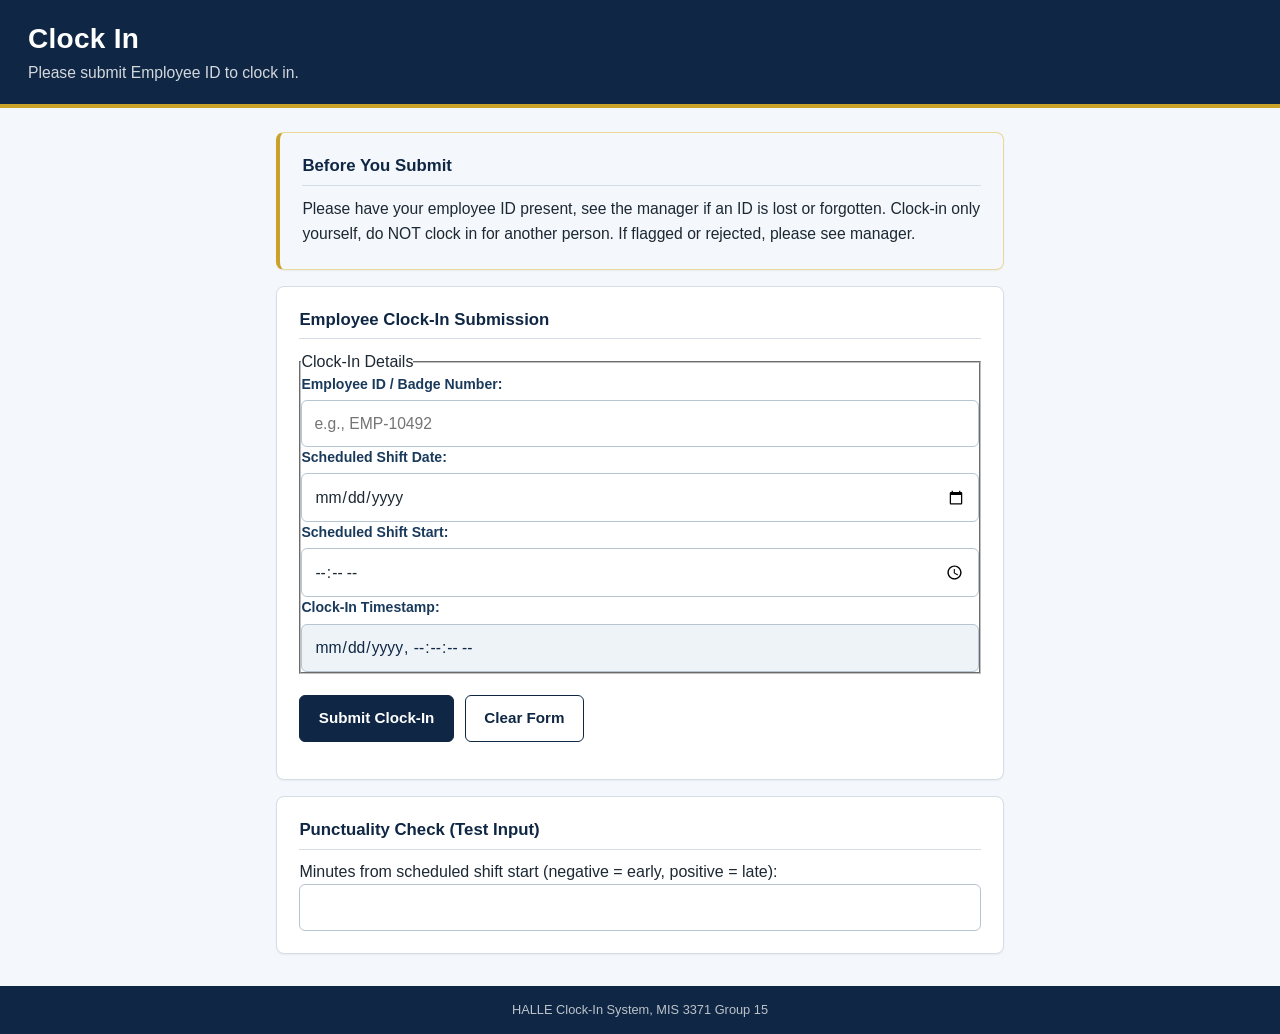
==== index.html @ 3b24ef69 "Rename ClockInTransaction.html to index.html" ====
<!DOCTYPE html>
<html lang="en">
<head>
  <!--
    HALLE Clock-In System
    MIS 3371 Group Project
    Field names (id/name) match docs/data-dictionary.docx
  -->

  <meta charset="UTF-8">

  <!-- Helps the page display properly on different screen sizes -->
  <meta name="viewport" content="width=device-width, initial-scale=1.0">

  <!-- Appears in the browser tab -->
  <title>HALLE Clock-In</title>

  <!-- Loads the page styles from the external stylesheet -->
  <link rel="stylesheet" href="style.css">

  <!-- defer: run app.js after the HTML has finished loading -->
  <script src="app.js" defer></script>
</head>

<body>

  <header>
    <h1>Clock In</h1>
    <p>Please submit Employee ID to clock in.</p>
  </header>

  <main>

    <section>
      <h2>Before You Submit</h2>
      <p>Please have your employee ID present, see the manager if an ID is lost or forgotten. Clock-in only yourself, do NOT clock in for another person. If flagged or rejected, please see manager.</p>
    </section>

    <section id="clock-in-form-section">
      <h2>Employee Clock-In Submission</h2>

      <!--
        One form = one clock-in request.
        Every id and name below matches the data dictionary field name.
        Each label's "for" matches its input's "id" so screen readers
        and mouse clicks connect the label to the right control.
      -->
      <form id="clockInForm" action="#" method="POST">

        <!-- fieldset groups related controls; legend names the group -->
        <fieldset>
          <legend>Clock-In Details</legend>

          <!--
            employeeId: user-entered (data dictionary).
            Native constraints: required + pattern (letters, numbers,
            hyphens only). Matching an existing employee record is a
            business rule, so it is NOT checked here.
          -->
          <div class="form-group">
            <label for="employeeId">Employee ID / Badge Number:</label>
            <input type="text" id="employeeId" name="employeeId" placeholder="e.g., EMP-10492" required pattern="[A-Za-z0-9\-]+" />
          </div>

          <!--
            scheduledShiftDate: type="date" gives a date picker.
            In production this is DERIVED from the employee's schedule
            record; here it is an input so the form can be tested.
            Whether a shift exists on this date is a business rule
            (BR-6), so there is no min or max.
          -->
          <div class="form-group">
            <label for="scheduledShiftDate">Scheduled Shift Date:</label>
            <input type="date" id="scheduledShiftDate" name="scheduledShiftDate" required />
          </div>

          <!--
            scheduledShiftStart: type="time" gives a time picker.
            Also derived in production (from the assigned shift).
            No min or max: the 15-minute early/late window is a business
            rule that JavaScript and the application tier enforce.
          -->
          <div class="form-group">
            <label for="scheduledShiftStart">Scheduled Shift Start:</label>
            <input type="time" id="scheduledShiftStart" name="scheduledShiftStart" required />
          </div>

          <!--
            clockInTimestamp: the clock-in time. System-assigned, so it is
            readonly and filled automatically on submit (JavaScript).
            The employee cannot type or change it.
            Note: browsers skip validation for readonly inputs, so
            "required" would have no effect here.
          -->
          <div class="form-group">
            <label for="clockInTimestamp">Clock-In Timestamp:</label>
            <input type="datetime-local" id="clockInTimestamp" name="clockInTimestamp" step="1" readonly />
          </div>

          <!--
            timeMessage: intentionally empty. The JavaScript person fills
            it with the early/late result. aria-live="polite" makes screen
            readers announce the text when it changes.
          -->
          <p id="timeMessage" aria-live="polite"></p>

        </fieldset>

        <div class="form-actions">
          <button type="submit">Submit Clock-In</button>
          <button type="reset">Clear Form</button>
        </div>

        <!--
          formMessage: intentionally empty. The JavaScript person fills
          it with the overall form result (for example, an error or a
          confirmation after submit).
        -->
        <p id="formMessage" aria-live="polite"></p>

        <!-- clockInStatus: kept from Week 6; hidden until JavaScript shows it -->
        <p id="clockInStatus" aria-live="polite" hidden></p>

      </form>
    </section>

    <!--
      Week 6 test input. In production, minutesFromShiftStart is
      calculated by the system (derived), not entered by the employee.
    -->
    <section id="punctuality-check-section">
      <h2>Punctuality Check (Test Input)</h2>
      <label for="minutesFromShiftStart">Minutes from scheduled shift start (negative = early, positive = late):</label>
      <input type="number" id="minutesFromShiftStart" name="minutesFromShiftStart" step="1" />
      <p id="punctualityMessage" aria-live="polite"></p>
    </section>

  </main>

  <footer>
    <p>HALLE Clock-In System, MIS 3371 Group 15</p>
  </footer>

</body>
</html>
---- style.css ----
:root {
  --navy: #0f2744;
  --navy-mid: #1a3a5c;
  --gold: #c9a227;
  --cream: #f4f7fb;
  --white: #ffffff;
  --text: #1c2833;
  --muted: #5c6b7a;
  --line: #d5dde6;https://github.com/UH-MIS3371/MIS3371-Section10129-Group15/edit/main/style.css
  --notice: #fff8e8;
}

* {
  box-sizing: border-box;
  margin: 0;
  padding: 0;
}

body {
  min-height: 100vh;
  display: flex;
  flex-direction: column;
  font-family: "Segoe UI", Tahoma, sans-serif;
  background: var(--cream);
  color: var(--text);
  line-height: 1.5;
}

header {
  background: var(--navy);
  color: var(--white);
  padding: 1.35rem 1.75rem 1.2rem;
  border-bottom: 4px solid var(--gold);
}

h1 {
  font-size: 1.75rem;
  font-weight: 600;
  letter-spacing: 0.01em;
  line-height: 1.2;
}

header p {
  margin-top: 0.3rem;
  color: rgba(255, 255, 255, 0.82);
  font-size: 0.98rem;
}

main {
  width: min(760px, 100%);
  margin: 1.5rem auto 2rem;
  padding: 0 1rem;
  display: flex;
  flex-direction: column;
  gap: 1rem;
}

section {
  background: var(--white);
  border: 1px solid var(--line);
  border-radius: 8px;
  padding: 1.25rem 1.4rem 1.4rem;
  box-shadow: 0 1px 2px rgba(15, 39, 68, 0.05);
}

main > section:first-of-type {
  background: var(--notice);
  border-color: #ead79a;
  border-left: 4px solid var(--gold);
}

section section {
  background: transparent;
  border: none;
  border-radius: 0;
  box-shadow: none;
  padding: 0.75rem 0 0;
}

h2 {
  font-size: 1.05rem;
  font-weight: 600;
  color: var(--navy);
  margin-bottom: 0.65rem;
  padding-bottom: 0.4rem;
  border-bottom: 1px solid var(--line);
}

p {
  font-size: 0.98rem;
  line-height: 1.6;
  color: var(--text);
}

form {
  display: flex;
  flex-direction: column;
  gap: 0.95rem;
}

.form-group label {
  display: block;
  margin-bottom: 0.35rem;
  font-size: 0.88rem;
  font-weight: 600;
  color: var(--navy-mid);
}

input,
select,
textarea {
  width: 100%;
  padding: 0.65rem 0.75rem;
  border: 1px solid #b7c4d1;
  border-radius: 6px;
  background: var(--white);
  color: var(--text);
  font: inherit;
  font-size: 0.98rem;
}

textarea {
  resize: vertical;
  min-height: 5.5rem;
}

input:focus,
select:focus,
textarea:focus {
  outline: 2px solid rgba(201, 162, 39, 0.55);
  border-color: var(--navy);
}

input[readonly] {
  background: #eef3f8;
  color: var(--navy);
}

.form-actions {
  display: flex;
  flex-wrap: wrap;
  gap: 0.7rem;
  margin-top: 0.35rem;
}

button {
  font: inherit;
  font-weight: 600;
  font-size: 0.95rem;
  padding: 0.7rem 1.15rem;
  border-radius: 6px;
  cursor: pointer;
}

button[type="submit"] {
  background: var(--navy);
  color: var(--white);
  border: 1px solid var(--navy);
}

button[type="submit"]:hover {
  background: var(--navy-mid);
}

button[type="reset"] {
  background: var(--white);
  color: var(--navy);
  border: 1px solid var(--navy);
}

button[type="reset"]:hover {
  background: #eef3f8;
}

footer {
  margin-top: auto;
  background: var(--navy);
  text-align: center;
  padding: 0.85rem 1rem;
}

footer p {
  color: rgba(255, 255, 255, 0.72);
  font-size: 0.8rem;
}

/* Reusuable flexbox layout for two short fields */
.form-row {
  display: flex;
  gap: 1rem;
}

/* Visible keyboard focus for buttons */
button:focus-visible {
  outline: 3px solid var(--gold);
  outline-offset: 3px;
}

/*Reusable styling for status messages */
.status-message {
  padding: 0.85rem 1rem;
  margin-top: 1rem;
  border: 1px solid;
  border-left-widge: 5px;
  boarder-radius: 6px;
  font-weight: 600;
  overflow-wrap: anywhere;
}

/* Accepted / Success */
.status-success {
  background: #e8f5e9;
  border-color: #237a42;
  color: #185c32;
}

/* Flagged / Warning */
.status-flagged {
  background: #fff3cd;
  border-color: #946200;
  color: #694600;
}

/* Rejected / Error */
.status-rejected {
  background: #fde8e8;
  border-color: #b42318;
  color: #8b1e16;
}

/* Responsive design for mobile screens*/
@media (max-width: 600px) {
  .form-row {
    flex-direction: column;
  }

  .form-row .form-group {
    width: 100%;
  }
  
section {
    padding: 1rem;
  }

  .form-actions {
    flex-direction: column;
  }

  .form-actions button {
    width: 100%;
  }
}

.status-submitted {
  background: #eef3f8;
  border-color: var(--navy);
  color: var(--navy);
}

[hidden]{
  display: none !important;
}
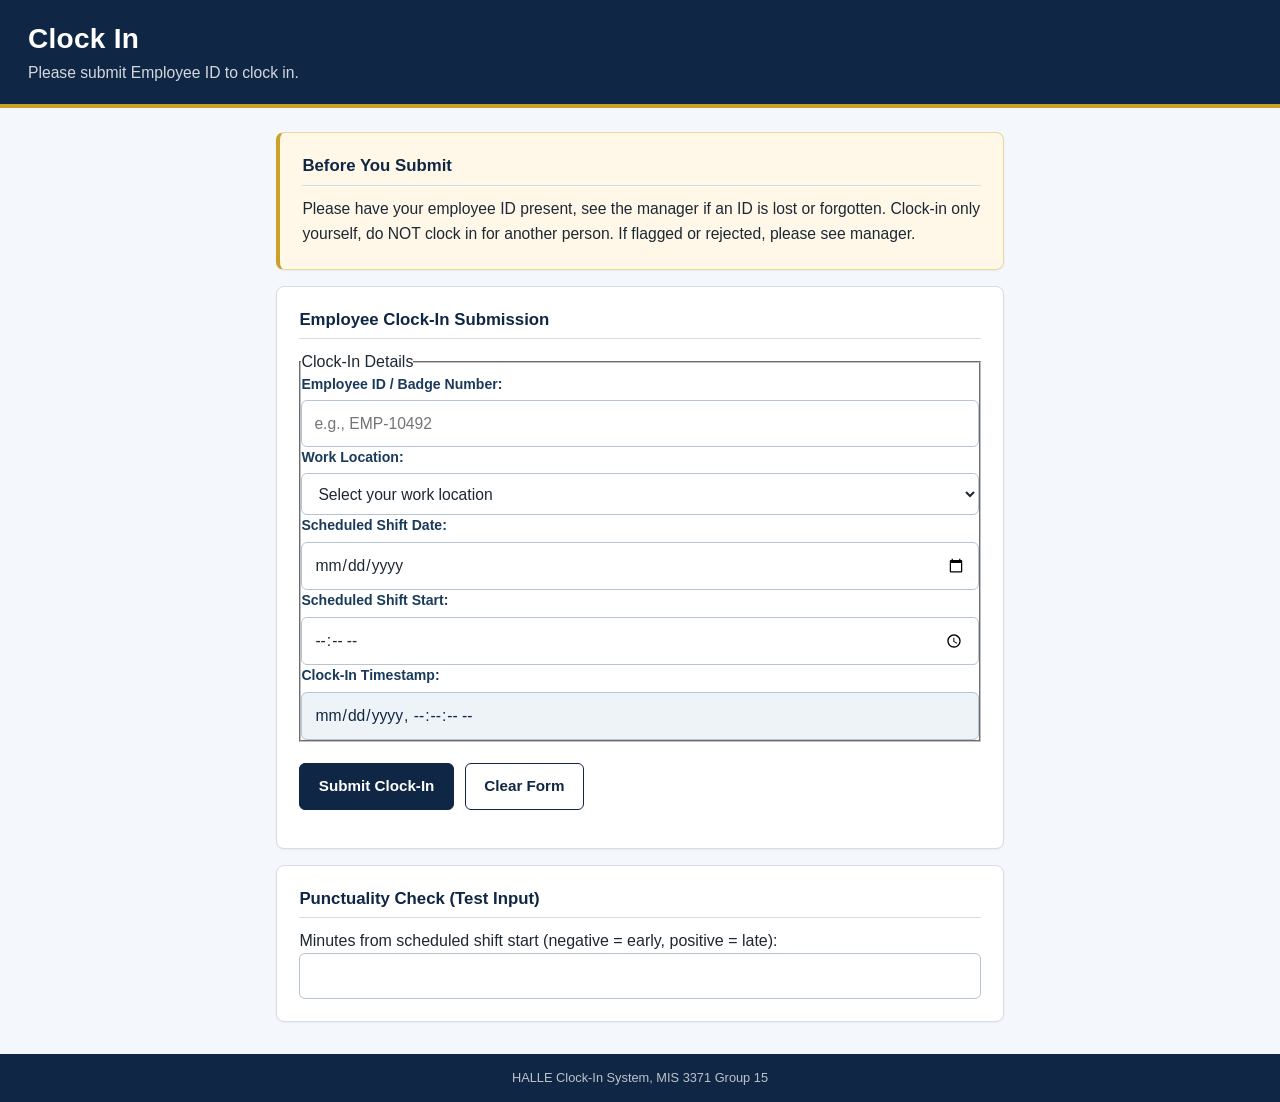
==== commit f23612b9: "Improved clock-in validation and backend business rules, fixed CSS issues, added more test cases, an" ====
--- a/index.html
+++ b/index.html
@@ -53,13 +53,30 @@
 
           <!--
             employeeId: user-entered (data dictionary).
-            Native constraints: required + pattern (letters, numbers,
-            hyphens only). Matching an existing employee record is a
-            business rule, so it is NOT checked here.
+            Native constraints: required + pattern (EMP- then numbers).
+            Matching an existing employee record is a business rule,
+            so it is NOT checked here.
           -->
           <div class="form-group">
             <label for="employeeId">Employee ID / Badge Number:</label>
-            <input type="text" id="employeeId" name="employeeId" placeholder="e.g., EMP-10492" required pattern="[A-Za-z0-9\-]+" />
+            <input type="text" id="employeeId" name="employeeId" placeholder="e.g., EMP-10492" required pattern="EMP-[0-9]+" inputmode="numeric" />
+          </div>
+
+          <!--
+            workLocation: user-entered demonstration field.
+            Employees choose where they are working for this clock-in.
+            No GPS, geofencing, or backend location check in this milestone.
+          -->
+          <div class="form-group">
+            <label for="workLocation">Work Location:</label>
+            <select id="workLocation" name="workLocation" required>
+              <option value="" selected>Select your work location</option>
+              <option value="Home / Remote">Home / Remote</option>
+              <option value="Office">Office</option>
+              <option value="Warehouse">Warehouse</option>
+              <option value="On-Site / Field Location">On-Site / Field Location</option>
+              <option value="Other">Other</option>
+            </select>
           </div>
 
           <!--
--- a/style.css
+++ b/style.css
@@ -7,7 +7,7 @@
   --white: #ffffff;
   --text: #1c2833;
   --muted: #5c6b7a;
-  --line: #d5dde6;https://github.com/UH-MIS3371/MIS3371-Section10129-Group15/edit/main/style.css
+  --line: #d5dde6;
   --notice: #fff8e8;
 }
 
@@ -202,8 +202,8 @@
   padding: 0.85rem 1rem;
   margin-top: 1rem;
   border: 1px solid;
-  border-left-widge: 5px;
-  boarder-radius: 6px;
+  border-left-width: 5px;
+  border-radius: 6px;
   font-weight: 600;
   overflow-wrap: anywhere;
 }
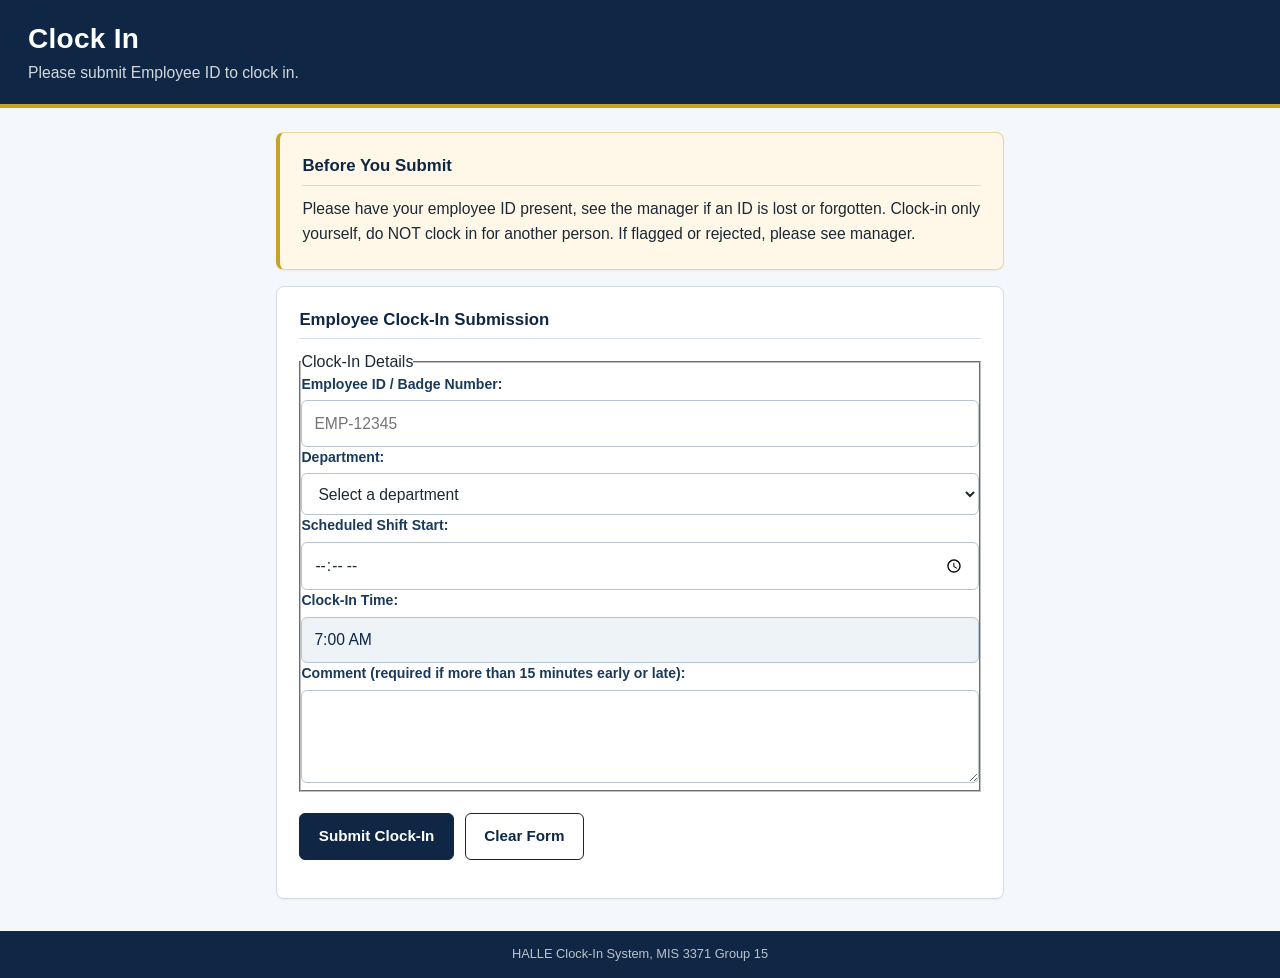
==== commit 6b38f31b: "Refactor clock-in form and update comments Updated comments and form fields in the clock-in form for" ====
--- a/index.html
+++ b/index.html
@@ -4,7 +4,7 @@
   <!--
     HALLE Clock-In System
     MIS 3371 Group Project
-    Field names (id/name) match docs/data-dictionary.docx
+    Field names (id/name) match the data dictionary and the backend (Lambda).
   -->
 
   <meta charset="UTF-8">
@@ -18,7 +18,12 @@
   <!-- Loads the page styles from the external stylesheet -->
   <link rel="stylesheet" href="style.css">
 
-  <!-- defer: run app.js after the HTML has finished loading -->
+  <!--
+    defer: run the scripts after the HTML has loaded.
+    Deferred scripts run in the order listed, so api.js (submitClockIn)
+    is ready before app.js uses it.
+  -->
+  <script src="api.js" defer></script>
   <script src="app.js" defer></script>
 </head>
 
@@ -40,86 +45,58 @@
       <h2>Employee Clock-In Submission</h2>
 
       <!--
-        One form = one clock-in request.
-        Every id and name below matches the data dictionary field name.
-        Each label's "for" matches its input's "id" so screen readers
-        and mouse clicks connect the label to the right control.
+        novalidate: turns off the browser's pop-up validation so app.js can
+        show our exact error messages instead. The required/maxlength
+        attributes stay in the HTML as documentation and for accessibility.
       -->
-      <form id="clockInForm" action="#" method="POST">
+      <form id="clockInForm" action="#" method="POST" novalidate>
 
-        <!-- fieldset groups related controls; legend names the group -->
         <fieldset>
           <legend>Clock-In Details</legend>
 
-          <!--
-            employeeId: user-entered (data dictionary).
-            Native constraints: required + pattern (EMP- then numbers).
-            Matching an existing employee record is a business rule,
-            so it is NOT checked here.
-          -->
+          <!-- employeeId: user-entered, format EMP- plus 5 digits (checked in app.js) -->
           <div class="form-group">
             <label for="employeeId">Employee ID / Badge Number:</label>
-            <input type="text" id="employeeId" name="employeeId" placeholder="e.g., EMP-10492" required pattern="EMP-[0-9]+" inputmode="numeric" />
+            <input type="text" id="employeeId" name="employeeId" placeholder="EMP-12345" required />
           </div>
 
-          <!--
-            workLocation: user-entered demonstration field.
-            Employees choose where they are working for this clock-in.
-            No GPS, geofencing, or backend location check in this milestone.
-          -->
+          <!-- department: known list of choices, so a dropdown fits. Empty value = nothing chosen. -->
           <div class="form-group">
-            <label for="workLocation">Work Location:</label>
-            <select id="workLocation" name="workLocation" required>
-              <option value="" selected>Select your work location</option>
-              <option value="Home / Remote">Home / Remote</option>
-              <option value="Office">Office</option>
-              <option value="Warehouse">Warehouse</option>
-              <option value="On-Site / Field Location">On-Site / Field Location</option>
-              <option value="Other">Other</option>
+            <label for="department">Department:</label>
+            <select id="department" name="department" required>
+              <option value="">Select a department</option>
+              <option value="Grocery">Grocery</option>
+              <option value="Produce">Produce</option>
+              <option value="Prepared Foods">Prepared Foods</option>
+              <option value="Front End">Front End</option>
             </select>
           </div>
 
-          <!--
-            scheduledShiftDate: type="date" gives a date picker.
-            In production this is DERIVED from the employee's schedule
-            record; here it is an input so the form can be tested.
-            Whether a shift exists on this date is a business rule
-            (BR-6), so there is no min or max.
-          -->
-          <div class="form-group">
-            <label for="scheduledShiftDate">Scheduled Shift Date:</label>
-            <input type="date" id="scheduledShiftDate" name="scheduledShiftDate" required />
-          </div>
-
-          <!--
-            scheduledShiftStart: type="time" gives a time picker.
-            Also derived in production (from the assigned shift).
-            No min or max: the 15-minute early/late window is a business
-            rule that JavaScript and the application tier enforce.
-          -->
+          <!-- scheduledShiftStart: time picker -->
           <div class="form-group">
             <label for="scheduledShiftStart">Scheduled Shift Start:</label>
             <input type="time" id="scheduledShiftStart" name="scheduledShiftStart" required />
           </div>
 
           <!--
-            clockInTimestamp: the clock-in time. System-assigned, so it is
-            readonly and filled automatically on submit (JavaScript).
-            The employee cannot type or change it.
-            Note: browsers skip validation for readonly inputs, so
-            "required" would have no effect here.
+            clockInTime: read-only display of the current time.
+            app.js refreshes it every minute. It is NOT sent to the backend;
+            the backend records its own clockInTimestamp.
           -->
           <div class="form-group">
-            <label for="clockInTimestamp">Clock-In Timestamp:</label>
-            <input type="datetime-local" id="clockInTimestamp" name="clockInTimestamp" step="1" readonly />
+            <label for="clockInTime">Clock-In Time:</label>
+            <input type="text" id="clockInTime" name="clockInTime" readonly />
           </div>
 
           <!--
-            timeMessage: intentionally empty. The JavaScript person fills
-            it with the early/late result. aria-live="polite" makes screen
-            readers announce the text when it changes.
+            clockInComment: optional unless the employee is more than
+            15 minutes early or late (checked in app.js).
+            maxlength="250" stops typing past 250 characters.
           -->
-          <p id="timeMessage" aria-live="polite"></p>
+          <div class="form-group">
+            <label for="clockInComment">Comment (required if more than 15 minutes early or late):</label>
+            <textarea id="clockInComment" name="clockInComment" rows="3" maxlength="250"></textarea>
+          </div>
 
         </fieldset>
 
@@ -128,28 +105,17 @@
           <button type="reset">Clear Form</button>
         </div>
 
-        <!--
-          formMessage: intentionally empty. The JavaScript person fills
-          it with the overall form result (for example, an error or a
-          confirmation after submit).
-        -->
-        <p id="formMessage" aria-live="polite"></p>
+        <!-- formMessage: app.js shows validation errors here -->
+        <p id="formMessage" role="alert"></p>
 
-        <!-- clockInStatus: kept from Week 6; hidden until JavaScript shows it -->
+        <!-- clockInStatus: kept from the earlier version; the live Employee ID message shows here -->
         <p id="clockInStatus" aria-live="polite" hidden></p>
 
       </form>
-    </section>
 
-    <!--
-      Week 6 test input. In production, minutesFromShiftStart is
-      calculated by the system (derived), not entered by the employee.
-    -->
-    <section id="punctuality-check-section">
-      <h2>Punctuality Check (Test Input)</h2>
-      <label for="minutesFromShiftStart">Minutes from scheduled shift start (negative = early, positive = late):</label>
-      <input type="number" id="minutesFromShiftStart" name="minutesFromShiftStart" step="1" />
-      <p id="punctualityMessage" aria-live="polite"></p>
+      <!-- responseMessage: showResult() shows the backend result here (Accepted / Flagged / Rejected) -->
+      <div id="responseMessage" aria-live="polite"></div>
+
     </section>
 
   </main>
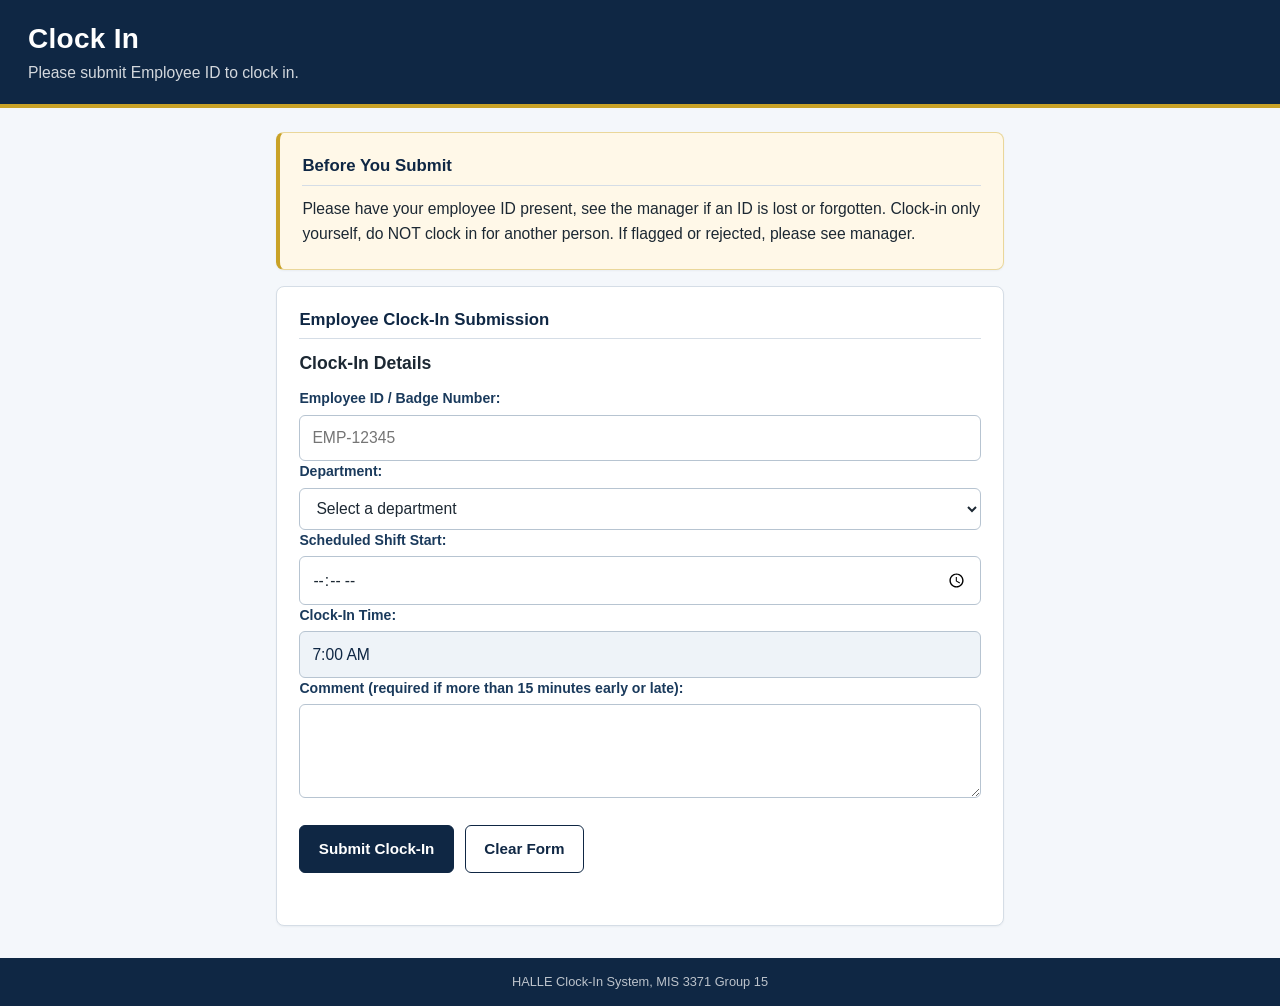
==== commit 991e9886: "Add error message placeholders for form fields" ====
--- a/index.html
+++ b/index.html
@@ -58,6 +58,7 @@
           <div class="form-group">
             <label for="employeeId">Employee ID / Badge Number:</label>
             <input type="text" id="employeeId" name="employeeId" placeholder="EMP-12345" required />
+            <p class="field-error" id="employeeIdError" aria-live="polite"></p>
           </div>
 
           <!-- department: known list of choices, so a dropdown fits. Empty value = nothing chosen. -->
@@ -70,12 +71,14 @@
               <option value="Prepared Foods">Prepared Foods</option>
               <option value="Front End">Front End</option>
             </select>
+            <p class="field-error" id="departmentError" aria-live="polite"></p>
           </div>
 
           <!-- scheduledShiftStart: time picker -->
           <div class="form-group">
             <label for="scheduledShiftStart">Scheduled Shift Start:</label>
             <input type="time" id="scheduledShiftStart" name="scheduledShiftStart" required />
+            <p class="field-error" id="scheduledShiftStartError" aria-live="polite"></p>
           </div>
 
           <!--
@@ -96,6 +99,7 @@
           <div class="form-group">
             <label for="clockInComment">Comment (required if more than 15 minutes early or late):</label>
             <textarea id="clockInComment" name="clockInComment" rows="3" maxlength="250"></textarea>
+            <p class="field-error" id="clockInCommentError" aria-live="polite"></p>
           </div>
 
         </fieldset>
@@ -105,7 +109,7 @@
           <button type="reset">Clear Form</button>
         </div>
 
-        <!-- formMessage: app.js shows validation errors here -->
+        <!-- formMessage: app.js shows a short "please fix the errors" note here; each box has its own message above -->
         <p id="formMessage" role="alert"></p>
 
         <!-- clockInStatus: kept from the earlier version; the live Employee ID message shows here -->
--- a/style.css
+++ b/style.css
@@ -261,4 +261,22 @@
 [hidden]{
   display: none !important;
 }
-
+fieldset {
+  border: none;
+  padding: 0;
+  margin: 0;
+  min-width: 0;
+}
+ 
+legend {
+  font-weight: bold;
+  font-size: 1.1rem;
+  padding: 0;
+  margin-bottom: 0.75rem;
+}
+ 
+/* Result display colors */
+#responseMessage { margin-top: 15px; }
+.status-accepted { color: #1b7f3b; }
+.status-flagged  { color: #d97706; }
+.status-rejected { color: #c62828; }
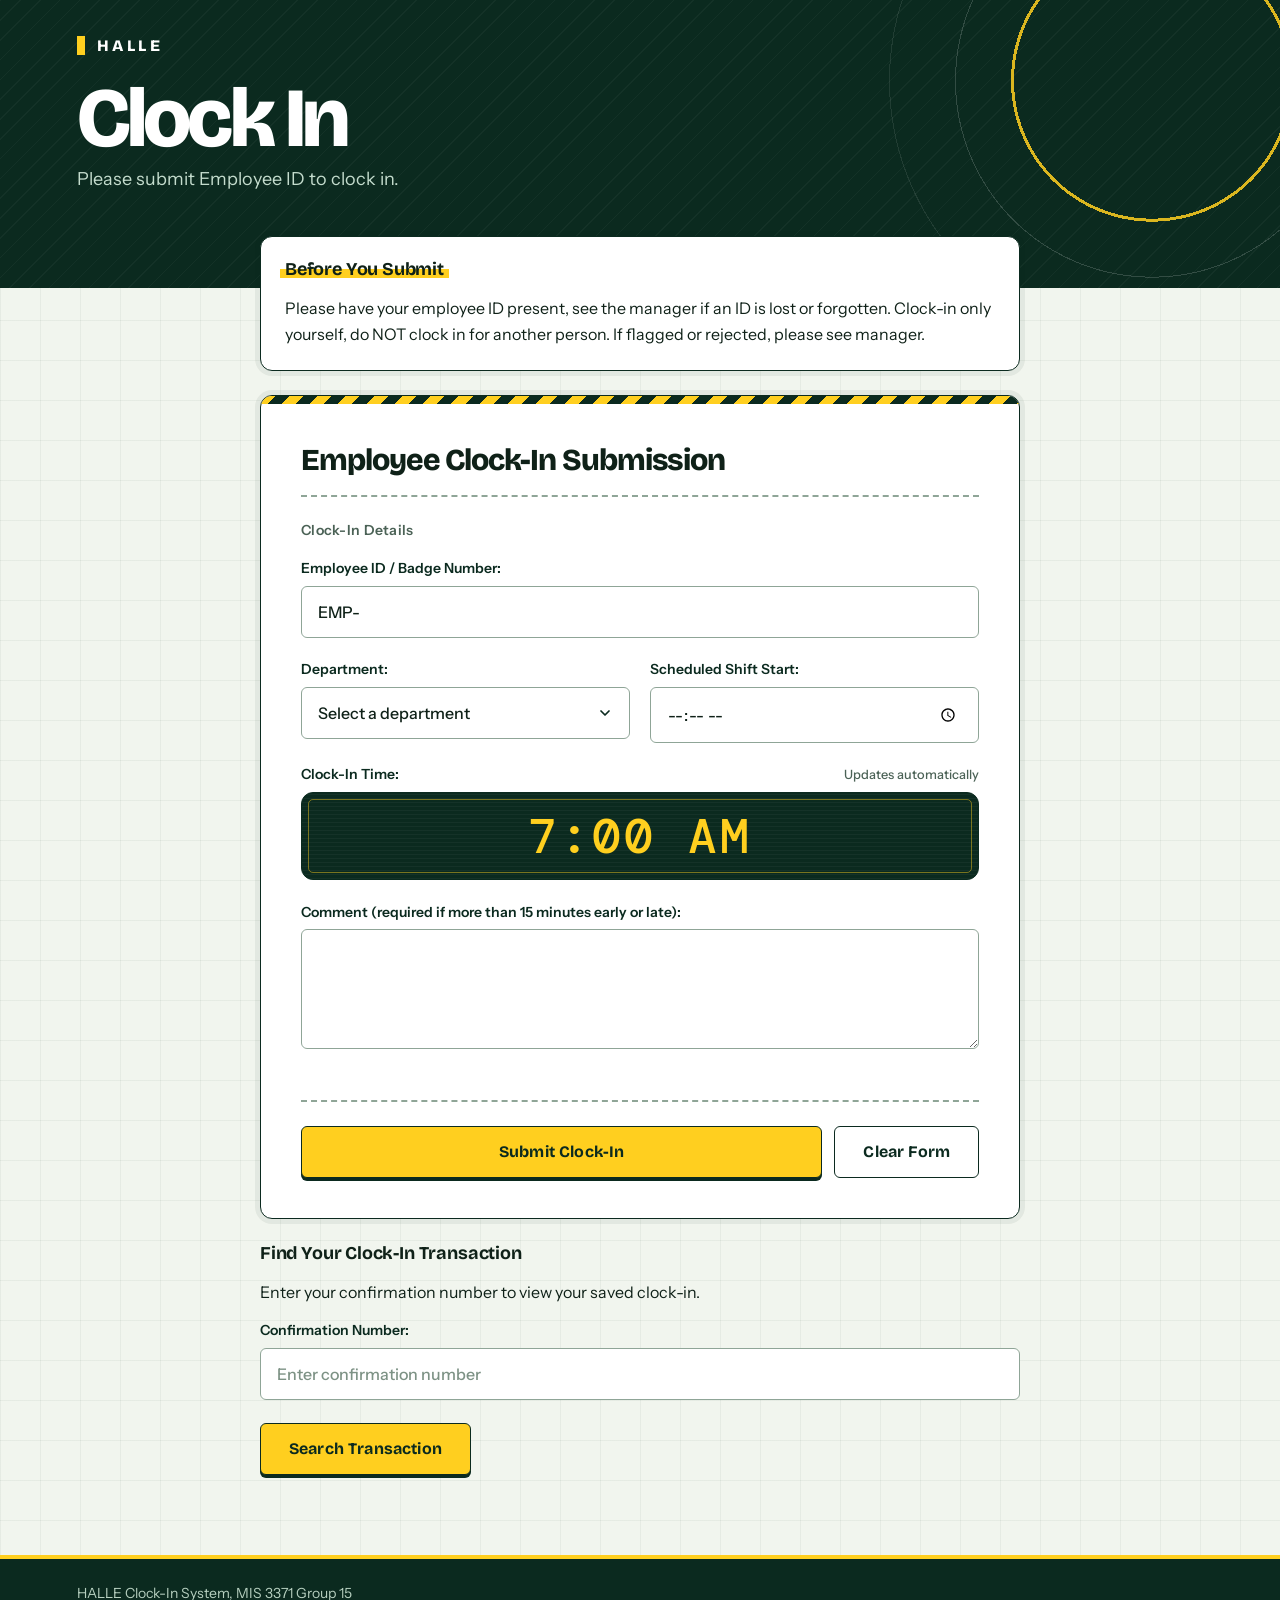
==== commit fafc4da9: "Add clock-in transaction lookup Add a confirmation-number search interface and API request, backed b" ====
--- a/index.html
+++ b/index.html
@@ -122,6 +122,30 @@
 
     </section>
 
+
+    <section id="lookup-section">
+      <h2>Find Your Clock-In Transaction</h2>
+      <p>Enter your confirmation number to view your saved clock-in.</p>
+    
+      <form id="lookupForm">
+        <div class="form-group">
+          <label for="confirmationNumber">Confirmation Number:</label>
+          <input
+            type="text"
+            id="confirmationNumber"
+            placeholder="Enter confirmation number"
+            required
+          />
+        </div>
+    
+        <button type="submit" id="lookupButton">
+          Search Transaction
+        </button>
+      </form>
+    
+      <div id="lookupResult" aria-live="polite"></div>
+    </section>    
+
   </main>
 
   <footer>
--- a/style.css
+++ b/style.css
@@ -1,282 +1,509 @@
+/* ==========================================================
+   HALLE Clock-In System: style2.css (v4)
+   CSS-only. Matches the existing HTML; no ID/class/JS changes.
+   Concept: a grocery time card. Deep produce-green ink, paper
+   white, and one sharp price-tag yellow. Crisp borders and a
+   single staggered page-load instead of hover effects.
+   ========================================================== */
 
-:root {
-  --navy: #0f2744;
-  --navy-mid: #1a3a5c;
-  --gold: #c9a227;
-  --cream: #f4f7fb;
-  --white: #ffffff;
-  --text: #1c2833;
-  --muted: #5c6b7a;
-  --line: #d5dde6;
-  --notice: #fff8e8;
-}
+   @import url("https://fonts.googleapis.com/css2?family=Bricolage+Grotesque:opsz,wght@12..96,500..800&family=Instrument+Sans:wght@400;500;600;700&family=DM+Mono:wght@500&display=swap");
 
-* {
-  box-sizing: border-box;
-  margin: 0;
-  padding: 0;
-}
-
-body {
-  min-height: 100vh;
-  display: flex;
-  flex-direction: column;
-  font-family: "Segoe UI", Tahoma, sans-serif;
-  background: var(--cream);
-  color: var(--text);
-  line-height: 1.5;
-}
-
-header {
-  background: var(--navy);
-  color: var(--white);
-  padding: 1.35rem 1.75rem 1.2rem;
-  border-bottom: 4px solid var(--gold);
-}
-
-h1 {
-  font-size: 1.75rem;
-  font-weight: 600;
-  letter-spacing: 0.01em;
-  line-height: 1.2;
-}
-
-header p {
-  margin-top: 0.3rem;
-  color: rgba(255, 255, 255, 0.82);
-  font-size: 0.98rem;
-}
-
-main {
-  width: min(760px, 100%);
-  margin: 1.5rem auto 2rem;
-  padding: 0 1rem;
-  display: flex;
-  flex-direction: column;
-  gap: 1rem;
-}
-
-section {
-  background: var(--white);
-  border: 1px solid var(--line);
-  border-radius: 8px;
-  padding: 1.25rem 1.4rem 1.4rem;
-  box-shadow: 0 1px 2px rgba(15, 39, 68, 0.05);
-}
-
-main > section:first-of-type {
-  background: var(--notice);
-  border-color: #ead79a;
-  border-left: 4px solid var(--gold);
-}
-
-section section {
-  background: transparent;
-  border: none;
-  border-radius: 0;
-  box-shadow: none;
-  padding: 0.75rem 0 0;
-}
-
-h2 {
-  font-size: 1.05rem;
-  font-weight: 600;
-  color: var(--navy);
-  margin-bottom: 0.65rem;
-  padding-bottom: 0.4rem;
-  border-bottom: 1px solid var(--line);
-}
-
-p {
-  font-size: 0.98rem;
-  line-height: 1.6;
-  color: var(--text);
-}
-
-form {
-  display: flex;
-  flex-direction: column;
-  gap: 0.95rem;
-}
-
-.form-group label {
-  display: block;
-  margin-bottom: 0.35rem;
-  font-size: 0.88rem;
-  font-weight: 600;
-  color: var(--navy-mid);
-}
-
-input,
-select,
-textarea {
-  width: 100%;
-  padding: 0.65rem 0.75rem;
-  border: 1px solid #b7c4d1;
-  border-radius: 6px;
-  background: var(--white);
-  color: var(--text);
-  font: inherit;
-  font-size: 0.98rem;
-}
-
-textarea {
-  resize: vertical;
-  min-height: 5.5rem;
-}
-
-input:focus,
-select:focus,
-textarea:focus {
-  outline: 2px solid rgba(201, 162, 39, 0.55);
-  border-color: var(--navy);
-}
-
-input[readonly] {
-  background: #eef3f8;
-  color: var(--navy);
-}
-
-.form-actions {
-  display: flex;
-  flex-wrap: wrap;
-  gap: 0.7rem;
-  margin-top: 0.35rem;
-}
-
-button {
-  font: inherit;
-  font-weight: 600;
-  font-size: 0.95rem;
-  padding: 0.7rem 1.15rem;
-  border-radius: 6px;
-  cursor: pointer;
-}
-
-button[type="submit"] {
-  background: var(--navy);
-  color: var(--white);
-  border: 1px solid var(--navy);
-}
-
-button[type="submit"]:hover {
-  background: var(--navy-mid);
-}
-
-button[type="reset"] {
-  background: var(--white);
-  color: var(--navy);
-  border: 1px solid var(--navy);
-}
-
-button[type="reset"]:hover {
-  background: #eef3f8;
-}
-
-footer {
-  margin-top: auto;
-  background: var(--navy);
-  text-align: center;
-  padding: 0.85rem 1rem;
-}
-
-footer p {
-  color: rgba(255, 255, 255, 0.72);
-  font-size: 0.8rem;
-}
-
-/* Reusuable flexbox layout for two short fields */
-.form-row {
-  display: flex;
-  gap: 1rem;
-}
-
-/* Visible keyboard focus for buttons */
-button:focus-visible {
-  outline: 3px solid var(--gold);
-  outline-offset: 3px;
-}
-
-/*Reusable styling for status messages */
-.status-message {
-  padding: 0.85rem 1rem;
-  margin-top: 1rem;
-  border: 1px solid;
-  border-left-width: 5px;
-  border-radius: 6px;
-  font-weight: 600;
-  overflow-wrap: anywhere;
-}
-
-/* Accepted / Success */
-.status-success {
-  background: #e8f5e9;
-  border-color: #237a42;
-  color: #185c32;
-}
-
-/* Flagged / Warning */
-.status-flagged {
-  background: #fff3cd;
-  border-color: #946200;
-  color: #694600;
-}
-
-/* Rejected / Error */
-.status-rejected {
-  background: #fde8e8;
-  border-color: #b42318;
-  color: #8b1e16;
-}
-
-/* Responsive design for mobile screens*/
-@media (max-width: 600px) {
-  .form-row {
-    flex-direction: column;
-  }
-
-  .form-row .form-group {
-    width: 100%;
-  }
-  
-section {
-    padding: 1rem;
-  }
-
-  .form-actions {
-    flex-direction: column;
-  }
-
-  .form-actions button {
-    width: 100%;
-  }
-}
-
-.status-submitted {
-  background: #eef3f8;
-  border-color: var(--navy);
-  color: var(--navy);
-}
-
-[hidden]{
-  display: none !important;
-}
-fieldset {
-  border: none;
-  padding: 0;
-  margin: 0;
-  min-width: 0;
-}
- 
-legend {
-  font-weight: bold;
-  font-size: 1.1rem;
-  padding: 0;
-  margin-bottom: 0.75rem;
-}
- 
-/* Result display colors */
-#responseMessage { margin-top: 15px; }
-.status-accepted { color: #1b7f3b; }
-.status-flagged  { color: #d97706; }
-.status-rejected { color: #c62828; }
+   /* ---------- 1. Tokens ---------- */
+   :root {
+     /* Color: one dominant, one accent */
+     --ink: #0b2a1f;
+     --ink-2: #14412f;
+     --tag: #ffcf1f;
+     --tag-d: #f0b900;
+     --paper: #f1f5ee;
+     --white: #fff;
+     --text: #0f2118;
+     --muted: #4b6256;
+     --line: #cdd8cf;
+     --line-strong: #8fa597;
+   
+     --ok: #17653f;    --ok-bg: #e2f3e7;   --ok-line: #9fd2b0;
+     --flag: #e8590c;  --flag-bg: #fff0dc; --flag-line: #f0b36b; --flag-text: #8a3b00;
+     --bad: #c92a2a;   --bad-bg: #fde8e8;  --bad-line: #f1a9a9;  --bad-text: #a61b1b;
+   
+     /* Type */
+     --display: "Bricolage Grotesque", "Helvetica Neue", Helvetica, sans-serif;
+     --body: "Instrument Sans", "Helvetica Neue", Helvetica, sans-serif;
+     --mono: "DM Mono", ui-monospace, Consolas, monospace;
+     --fs-sm: .875rem;
+     --fs-md: 1rem;
+     --fs-lg: 1.125rem;
+     --fs-xl: clamp(1.5rem, 3.5vw, 1.9rem);
+     --fs-hero: clamp(2.9rem, 9vw, 5.25rem);
+   
+     /* Shape */
+     --r-sm: 6px;
+     --r-lg: 12px;
+     --ease: cubic-bezier(.2, .7, .2, 1);
+   
+     /* Status icons (masks) */
+     --i-info: url("data:image/svg+xml,%3Csvg xmlns='http://www.w3.org/2000/svg' viewBox='0 0 24 24' fill='none' stroke='black' stroke-width='2.2' stroke-linecap='round' stroke-linejoin='round'%3E%3Ccircle cx='12' cy='12' r='9'/%3E%3Cpath d='M12 11v5M12 7.5v.01'/%3E%3C/svg%3E");
+     --i-ok: url("data:image/svg+xml,%3Csvg xmlns='http://www.w3.org/2000/svg' viewBox='0 0 24 24' fill='none' stroke='black' stroke-width='2.2' stroke-linecap='round' stroke-linejoin='round'%3E%3Ccircle cx='12' cy='12' r='9'/%3E%3Cpath d='m8 12.5 3 3 5-6'/%3E%3C/svg%3E");
+     --i-flag: url("data:image/svg+xml,%3Csvg xmlns='http://www.w3.org/2000/svg' viewBox='0 0 24 24' fill='none' stroke='black' stroke-width='2.2' stroke-linecap='round' stroke-linejoin='round'%3E%3Cpath d='M5 21V4h11l-2 4 2 4H5'/%3E%3C/svg%3E");
+     --i-x: url("data:image/svg+xml,%3Csvg xmlns='http://www.w3.org/2000/svg' viewBox='0 0 24 24' fill='none' stroke='black' stroke-width='2.2' stroke-linecap='round' stroke-linejoin='round'%3E%3Ccircle cx='12' cy='12' r='9'/%3E%3Cpath d='m9 9 6 6m0-6-6 6'/%3E%3C/svg%3E");
+   }
+   
+   /* ---------- 2. Base ---------- */
+   *, *::before, *::after { box-sizing: border-box; }
+   [hidden] { display: none !important; }
+   ::selection { background: var(--tag); color: var(--ink); }
+   
+   html { -webkit-text-size-adjust: 100%; }
+   
+   body {
+     margin: 0;
+     min-height: 100vh;
+     min-height: 100dvh;
+     display: flex;
+     flex-direction: column;
+     font: 400 var(--fs-md)/1.55 var(--body);
+     color: var(--text);
+     background-color: var(--paper);
+     /* Atmosphere: a faint ledger grid */
+     background-image:
+       linear-gradient(rgba(11, 42, 31, .05) 1px, transparent 1px),
+       linear-gradient(90deg, rgba(11, 42, 31, .05) 1px, transparent 1px);
+     background-size: 40px 40px;
+     -webkit-font-smoothing: antialiased;
+   }
+   
+   /* ---------- 3. Header: dark ink with a clock-dial motif ---------- */
+   header {
+     position: relative;
+     overflow: hidden;
+     padding: 2.25rem max(1.25rem, 6vw) 6rem;
+     color: var(--white);
+     background-color: var(--ink);
+     background-image:
+       /* dial rings, bleeding off the top right */
+       radial-gradient(circle at 90% 28%, transparent 0 138px, rgba(255, 207, 31, .85) 138px 141px, transparent 141px),
+       radial-gradient(circle at 90% 28%, transparent 0 196px, rgba(255, 255, 255, .16) 196px 197px, transparent 197px),
+       radial-gradient(circle at 90% 28%, transparent 0 262px, rgba(255, 255, 255, .09) 262px 263px, transparent 263px),
+       /* fine diagonal hatching */
+       repeating-linear-gradient(135deg, rgba(255, 255, 255, .035) 0 1px, transparent 1px 14px);
+   }
+   
+   header::before {
+     content: "HALLE";
+     display: block;
+     width: max-content;
+     max-width: 100%;
+     margin-bottom: 1.5rem;
+     padding: .1rem 0 .1rem .75rem;
+     font: 800 var(--fs-md)/1 var(--display);
+     letter-spacing: .22em;
+     border-left: 8px solid var(--tag);
+   }
+   
+   header h1 {
+     margin: 0 0 .5rem;
+     font: 800 var(--fs-hero)/.95 var(--display);
+     letter-spacing: -.045em;
+     overflow-wrap: anywhere;
+   }
+   
+   header p {
+     margin: 0;
+     max-width: 34ch;
+     font-size: var(--fs-lg);
+     line-height: 1.4;
+     color: #c4dccd;
+   }
+   
+   /* ---------- 4. Layout ---------- */
+   main {
+     position: relative;
+     z-index: 2;
+     flex: 1;
+     width: 100%;
+     max-width: 800px;
+     margin: -3.25rem auto 0;
+     padding: 0 max(1.25rem, env(safe-area-inset-right)) 3.5rem max(1.25rem, env(safe-area-inset-left));
+   }
+   
+   main > section { margin-bottom: 1.5rem; min-width: 0; }
+   
+   main h2 {
+     margin: 0 0 .6rem;
+     font: 700 var(--fs-lg)/1.2 var(--display);
+     letter-spacing: -.01em;
+   }
+   
+   /* ---------- 5. Notice ---------- */
+   main > section:first-child {
+     padding: 1.25rem 1.5rem 1.4rem;
+     background: var(--white);
+     border: 1.5px solid var(--ink);
+     border-radius: var(--r-lg);
+     box-shadow: 0 0 0 5px rgba(11, 42, 31, .06);
+   }
+   
+   /* Highlighter-marker heading */
+   main > section:first-child h2 {
+     display: inline;
+     padding: 0 .3rem;
+     margin-left: -.3rem;
+     background: linear-gradient(transparent 52%, var(--tag) 52% 92%, transparent 92%);
+   }
+   
+   main > section:first-child p {
+     margin: .8rem 0 0;
+     font-size: var(--fs-md);
+     line-height: 1.65;
+     overflow-wrap: anywhere;
+   }
+   
+   /* ---------- 6. Form card (time-card stub) ---------- */
+   #clock-in-form-section {
+     position: relative;
+     overflow: hidden;
+     padding: calc(clamp(1.5rem, 4vw, 2.5rem) + 8px) clamp(1.25rem, 4vw, 2.5rem) clamp(1.5rem, 4vw, 2.5rem);
+     background: var(--white);
+     border: 1.5px solid var(--ink);
+     border-radius: var(--r-lg);
+     box-shadow: 0 0 0 5px rgba(11, 42, 31, .06);
+   }
+   
+   /* Price-tag stripe along the top edge */
+   #clock-in-form-section::before {
+     content: "";
+     position: absolute;
+     inset: 0 0 auto 0;
+     height: 8px;
+     background: repeating-linear-gradient(135deg, var(--tag) 0 10px, var(--ink) 10px 20px);
+   }
+   
+   #clock-in-form-section > h2 {
+     margin: 0 0 1.5rem;
+     padding-bottom: 1.1rem;
+     font: 800 var(--fs-xl)/1.1 var(--display);
+     letter-spacing: -.035em;
+     border-bottom: 2px dashed var(--line-strong);
+     overflow-wrap: anywhere;
+   }
+   
+   fieldset {
+     display: grid;
+     grid-template-columns: repeat(2, minmax(0, 1fr));
+     column-gap: 1.25rem;
+     margin: 0;
+     padding: 0;
+     border: 0;
+     min-width: 0;
+   }
+   
+   legend {
+     margin: 0 0 1.25rem;
+     padding: 0;
+     font: 600 var(--fs-sm)/1.3 var(--body);
+     letter-spacing: .02em;
+     color: var(--muted);
+   }
+   
+   .form-group { margin-bottom: 1.4rem; min-width: 0; }
+   .form-group:nth-of-type(1),
+   .form-group:nth-of-type(4),
+   .form-group:nth-of-type(5) { grid-column: 1 / -1; }
+   
+   /* ---------- 7. Labels & fields ---------- */
+   label {
+     display: block;
+     margin: 0 0 .5rem;
+     font: 600 var(--fs-sm)/1.35 var(--body);
+     color: var(--ink);
+     overflow-wrap: anywhere;
+   }
+   
+   input[type="text"],
+   input[type="time"],
+   select,
+   textarea {
+     display: block;
+     width: 100%;
+     min-width: 0;
+     min-height: 52px;             /* comfortable touch target */
+     padding: .8rem 1rem;
+     font: 500 var(--fs-md)/1.4 var(--body);   /* 16px: no iOS zoom on focus */
+     color: var(--text);
+     background-color: var(--white);
+     border: 1.5px solid var(--line-strong);
+     border-radius: var(--r-sm);
+     text-overflow: ellipsis;
+     transition: border-color .15s, box-shadow .15s;
+   }
+   
+   input::placeholder,
+   textarea::placeholder { color: #7d9285; }
+   
+   input:hover,
+   select:hover,
+   textarea:hover { border-color: var(--ink-2); }
+   
+   input:focus,
+   select:focus,
+   textarea:focus {
+     outline: none;
+     border-color: var(--ink);
+     box-shadow: 0 0 0 4px rgba(255, 207, 31, .7);
+   }
+   
+   input[type="time"]::-webkit-calendar-picker-indicator { cursor: pointer; padding: .35rem; }
+   
+   select {
+     appearance: none;
+     -webkit-appearance: none;
+     padding-right: 2.75rem;
+     cursor: pointer;
+     background-image: url("data:image/svg+xml,%3Csvg xmlns='http://www.w3.org/2000/svg' width='16' height='16' viewBox='0 0 24 24' fill='none' stroke='%230b2a1f' stroke-width='2.6' stroke-linecap='round' stroke-linejoin='round'%3E%3Cpath d='m6 9 6 6 6-6'/%3E%3C/svg%3E");
+     background-repeat: no-repeat;
+     background-position: right 1rem center;
+   }
+   
+   textarea {
+     min-height: 120px;
+     max-height: 45vh;
+     resize: vertical;
+     overflow-wrap: anywhere;
+   }
+   
+   /* ---------- 8. The high-impact element: Clock-In Time readout ---------- */
+   label[for="clockInTime"] {
+     display: flex;
+     flex-wrap: wrap;
+     align-items: baseline;
+     justify-content: space-between;
+     gap: .15rem .75rem;
+   }
+   
+   label[for="clockInTime"]::after {
+     content: "Updates automatically";
+     font-weight: 500;
+     font-size: .8rem;
+     color: var(--muted);
+   }
+   
+   #clockInTime {
+     min-height: 88px;
+     padding: .5rem 1.25rem;
+     text-align: center;
+     cursor: default;
+     font: 500 clamp(2.1rem, 8vw, 3rem)/1 var(--mono);
+     letter-spacing: .06em;
+     font-variant-numeric: tabular-nums;
+     color: var(--tag);
+     background-color: var(--ink);
+     background-image: repeating-linear-gradient(0deg, rgba(255, 255, 255, .04) 0 1px, transparent 1px 4px);
+     border: 1.5px solid var(--ink);
+     border-radius: var(--r-lg);
+     /* inner keyline, like a gauge bezel */
+     outline: 1px solid rgba(255, 207, 31, .45);
+     outline-offset: -8px;
+     text-overflow: clip;
+   }
+   
+   #clockInTime:hover,
+   #clockInTime:focus { border-color: var(--ink); box-shadow: none; }
+   
+   /* ---------- 9. Validation (driven by app.js error text) ---------- */
+   .field-error {
+     margin: .5rem 0 0;
+     font: 600 var(--fs-sm)/1.35 var(--body);
+     color: var(--bad-text);
+     overflow-wrap: anywhere;
+   }
+   
+   .field-error:empty { display: none; }
+   
+   .form-group:has(.field-error:not(:empty)) input,
+   .form-group:has(.field-error:not(:empty)) select,
+   .form-group:has(.field-error:not(:empty)) textarea {
+     border-color: var(--bad);
+     background-color: #fffafa;
+     box-shadow: 0 0 0 3px rgba(201, 42, 42, .14);
+   }
+   
+   /* ---------- 10. Buttons ---------- */
+   .form-actions {
+     display: flex;
+     flex-wrap: wrap;
+     gap: .75rem;
+     margin-top: 1.75rem;
+     padding-top: 1.5rem;
+     border-top: 2px dashed var(--line-strong);
+   }
+   
+   button {
+     display: inline-flex;
+     align-items: center;
+     justify-content: center;
+     min-height: 52px;
+     min-width: 48px;
+     padding: 0 1.75rem;
+     font: 700 var(--fs-md)/1.1 var(--display);
+     letter-spacing: .01em;
+     color: var(--ink);
+     background: transparent;
+     border: 1.5px solid var(--ink);
+     border-radius: var(--r-sm);
+     cursor: pointer;
+     transition: background-color .15s, color .15s;
+   }
+   
+   button:hover { background: rgba(11, 42, 31, .07); }
+   
+   /* Primary: price-tag yellow, pressed like a physical key */
+   button[type="submit"] {
+     flex: 1 1 14rem;
+     background: var(--tag);
+     box-shadow: 0 3px 0 var(--ink);
+   }
+   
+   button[type="submit"]:hover { background: var(--tag-d); }
+   
+   button[type="submit"]:active {
+     transform: translateY(2px);
+     box-shadow: 0 1px 0 var(--ink);
+   }
+   
+   button:focus-visible {
+     outline: 3px solid var(--ink);
+     outline-offset: 3px;
+   }
+   
+   button:disabled { opacity: .5; cursor: not-allowed; box-shadow: none; }
+   
+   /* ---------- 11. Messages ---------- */
+   #formMessage {
+     margin: 1.25rem 0 0;
+     padding: .85rem 1.1rem;
+     font: 600 var(--fs-sm)/1.45 var(--body);
+     color: var(--bad-text);
+     background: var(--bad-bg);
+     border: 1.5px solid var(--bad-line);
+     border-radius: var(--r-sm);
+     overflow-wrap: anywhere;
+   }
+   
+   #formMessage:empty { display: none; }
+   
+   #clockInStatus {
+     margin: 1rem 0 0;
+     padding: .75rem 1.1rem;
+     font: 600 var(--fs-sm)/1.45 var(--body);
+     color: var(--ink);
+     background: #fff8d6;
+     border: 1.5px solid var(--tag-d);
+     border-radius: var(--r-sm);
+     overflow-wrap: anywhere;
+   }
+   
+   /* Backend result: Accepted / Flagged / Rejected */
+   #responseMessage {
+     --ico: var(--i-info);
+     position: relative;
+     margin-top: 1.5rem;
+     padding: 1.15rem 1.25rem 1.15rem 3.6rem;
+     font-weight: 600;
+     color: var(--ink);
+     background: #eef2ec;
+     border: 1.5px solid var(--line-strong);
+     border-left: 8px solid var(--ink);
+     border-radius: var(--r-sm);
+     overflow-wrap: anywhere;
+     hyphens: auto;
+   }
+   
+   #responseMessage::before {
+     content: "";
+     position: absolute;
+     left: 1.1rem;
+     top: 1.15rem;
+     width: 1.5rem;
+     height: 1.5rem;
+     background: currentColor;
+     -webkit-mask: var(--ico) center / contain no-repeat;
+     mask: var(--ico) center / contain no-repeat;
+   }
+   
+   #responseMessage:empty { display: none; }
+   
+   #responseMessage.accepted, #responseMessage.success,
+   #responseMessage.status-accepted, #responseMessage[data-status="Accepted"] {
+     --ico: var(--i-ok);
+     color: var(--ok); background: var(--ok-bg); border-color: var(--ok-line); border-left-color: var(--ok);
+   }
+   
+   #responseMessage.flagged, #responseMessage.warning,
+   #responseMessage.status-flagged, #responseMessage[data-status="Flagged"] {
+     --ico: var(--i-flag);
+     color: var(--flag-text); background: var(--flag-bg); border-color: var(--flag-line); border-left-color: var(--flag);
+   }
+   
+   #responseMessage.rejected, #responseMessage.error,
+   #responseMessage.status-rejected, #responseMessage[data-status="Rejected"] {
+     --ico: var(--i-x);
+     color: var(--bad-text); background: var(--bad-bg); border-color: var(--bad-line); border-left-color: var(--bad);
+   }
+   
+   /* ---------- 12. Footer ---------- */
+   footer {
+     padding: 1.5rem max(1.25rem, 6vw) calc(1.5rem + env(safe-area-inset-bottom));
+     font-size: var(--fs-sm);
+     color: #b6cfbf;
+     background: var(--ink);
+     border-top: 4px solid var(--tag);
+   }
+   
+   footer p { margin: 0; overflow-wrap: anywhere; }
+   
+   /* ---------- 13. Motion: one staggered page-load, nothing else ---------- */
+   @keyframes rise {
+     from { opacity: 0; transform: translateY(16px); }
+     to   { opacity: 1; transform: none; }
+   }
+   
+   header h1,
+   header p,
+   main > section:first-child,
+   #clock-in-form-section > h2,
+   legend,
+   .form-group,
+   .form-actions {
+     animation: rise .6s var(--ease) both;
+   }
+   
+   header h1 { animation-delay: .05s; }
+   header p { animation-delay: .12s; }
+   main > section:first-child { animation-delay: .2s; }
+   #clock-in-form-section > h2 { animation-delay: .3s; }
+   legend { animation-delay: .34s; }
+   .form-group:nth-of-type(1) { animation-delay: .38s; }
+   .form-group:nth-of-type(2) { animation-delay: .43s; }
+   .form-group:nth-of-type(3) { animation-delay: .48s; }
+   .form-group:nth-of-type(4) { animation-delay: .53s; }
+   .form-group:nth-of-type(5) { animation-delay: .58s; }
+   .form-actions { animation-delay: .64s; }
+   
+   /* ---------- 14. Responsive ---------- */
+   @media (max-width: 640px) {
+     header { padding-bottom: 5rem; }
+     main { margin-top: -2.75rem; }
+     fieldset { grid-template-columns: minmax(0, 1fr); }
+     .form-group:nth-of-type(n) { grid-column: 1 / -1; }
+     .form-actions { flex-direction: column-reverse; }
+     button { width: 100%; }
+     label[for="clockInTime"]::after { flex-basis: 100%; }
+   }
+   
+   @media (prefers-reduced-motion: reduce) {
+     *, *::before, *::after { animation: none !important; transition: none !important; }
+   }
+   
+   @media (forced-colors: active) {
+     button, input, select, textarea { border: 2px solid ButtonText; }
+   }
